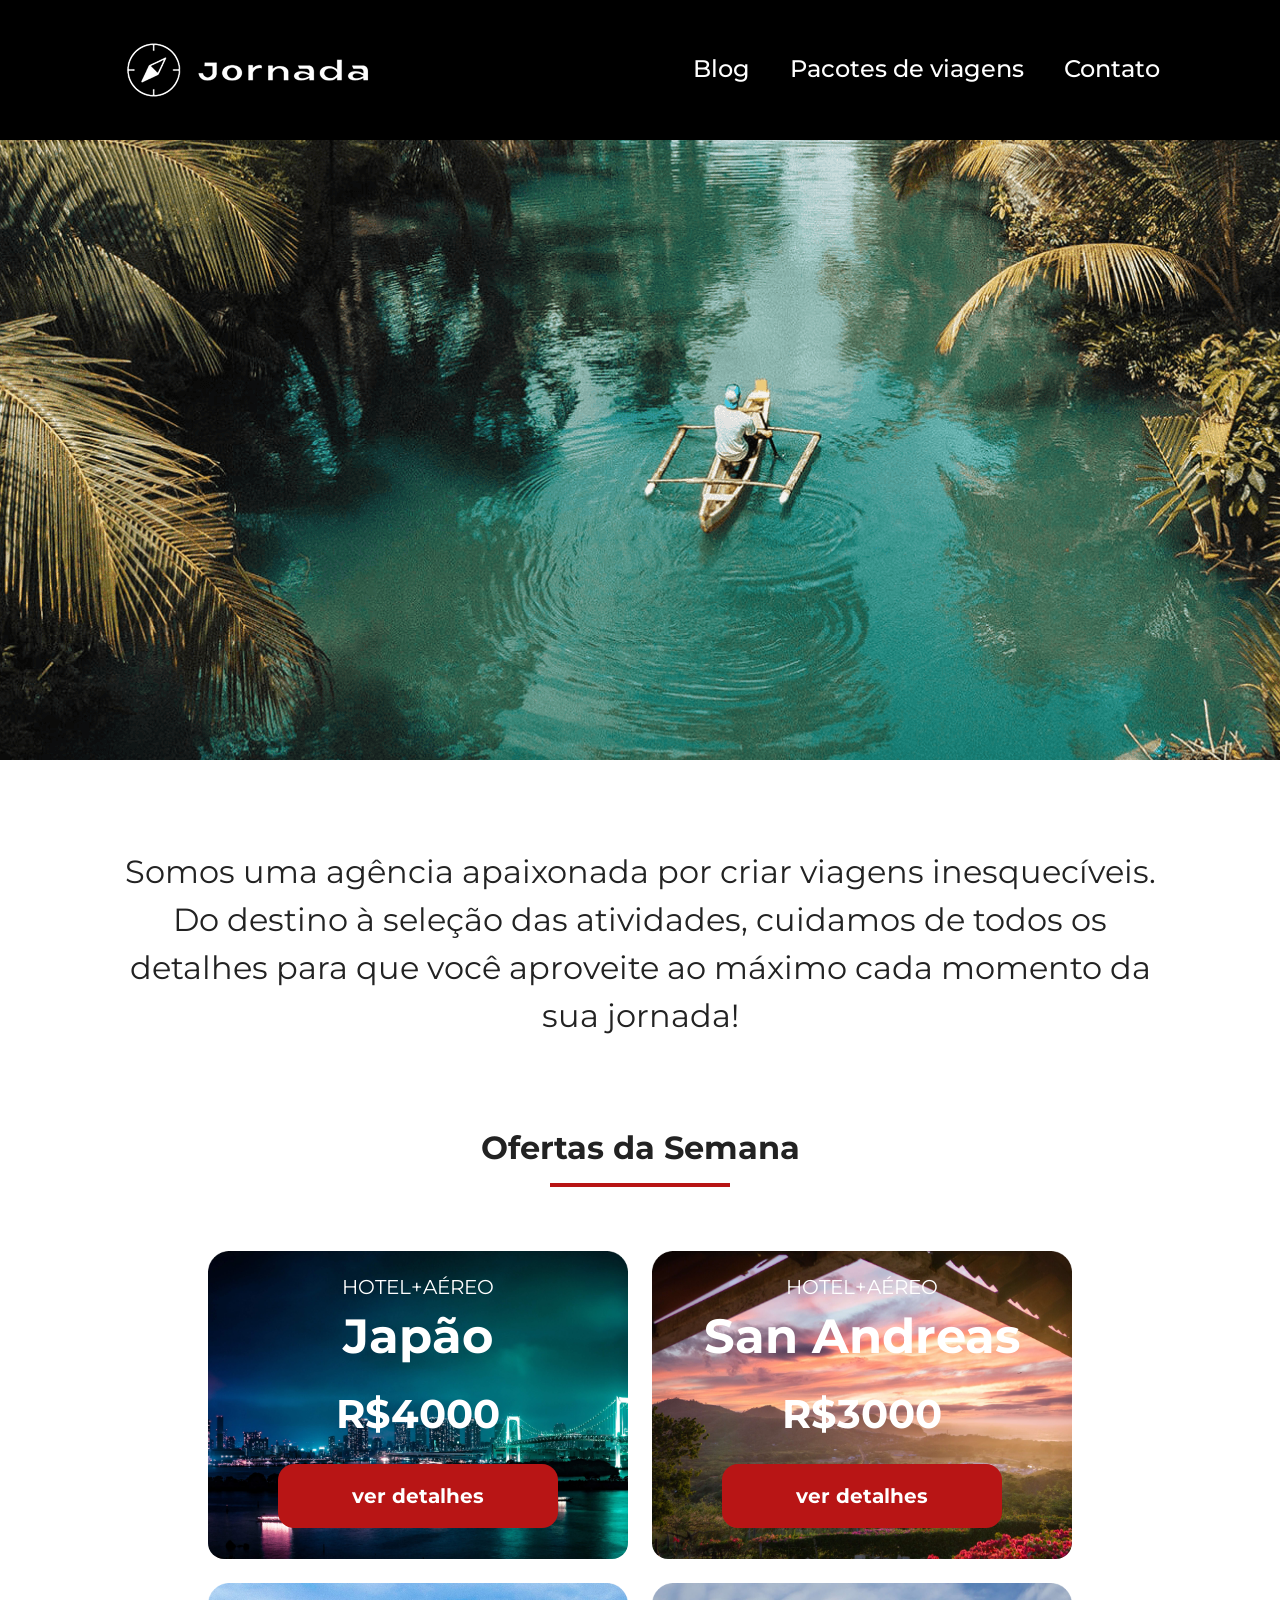
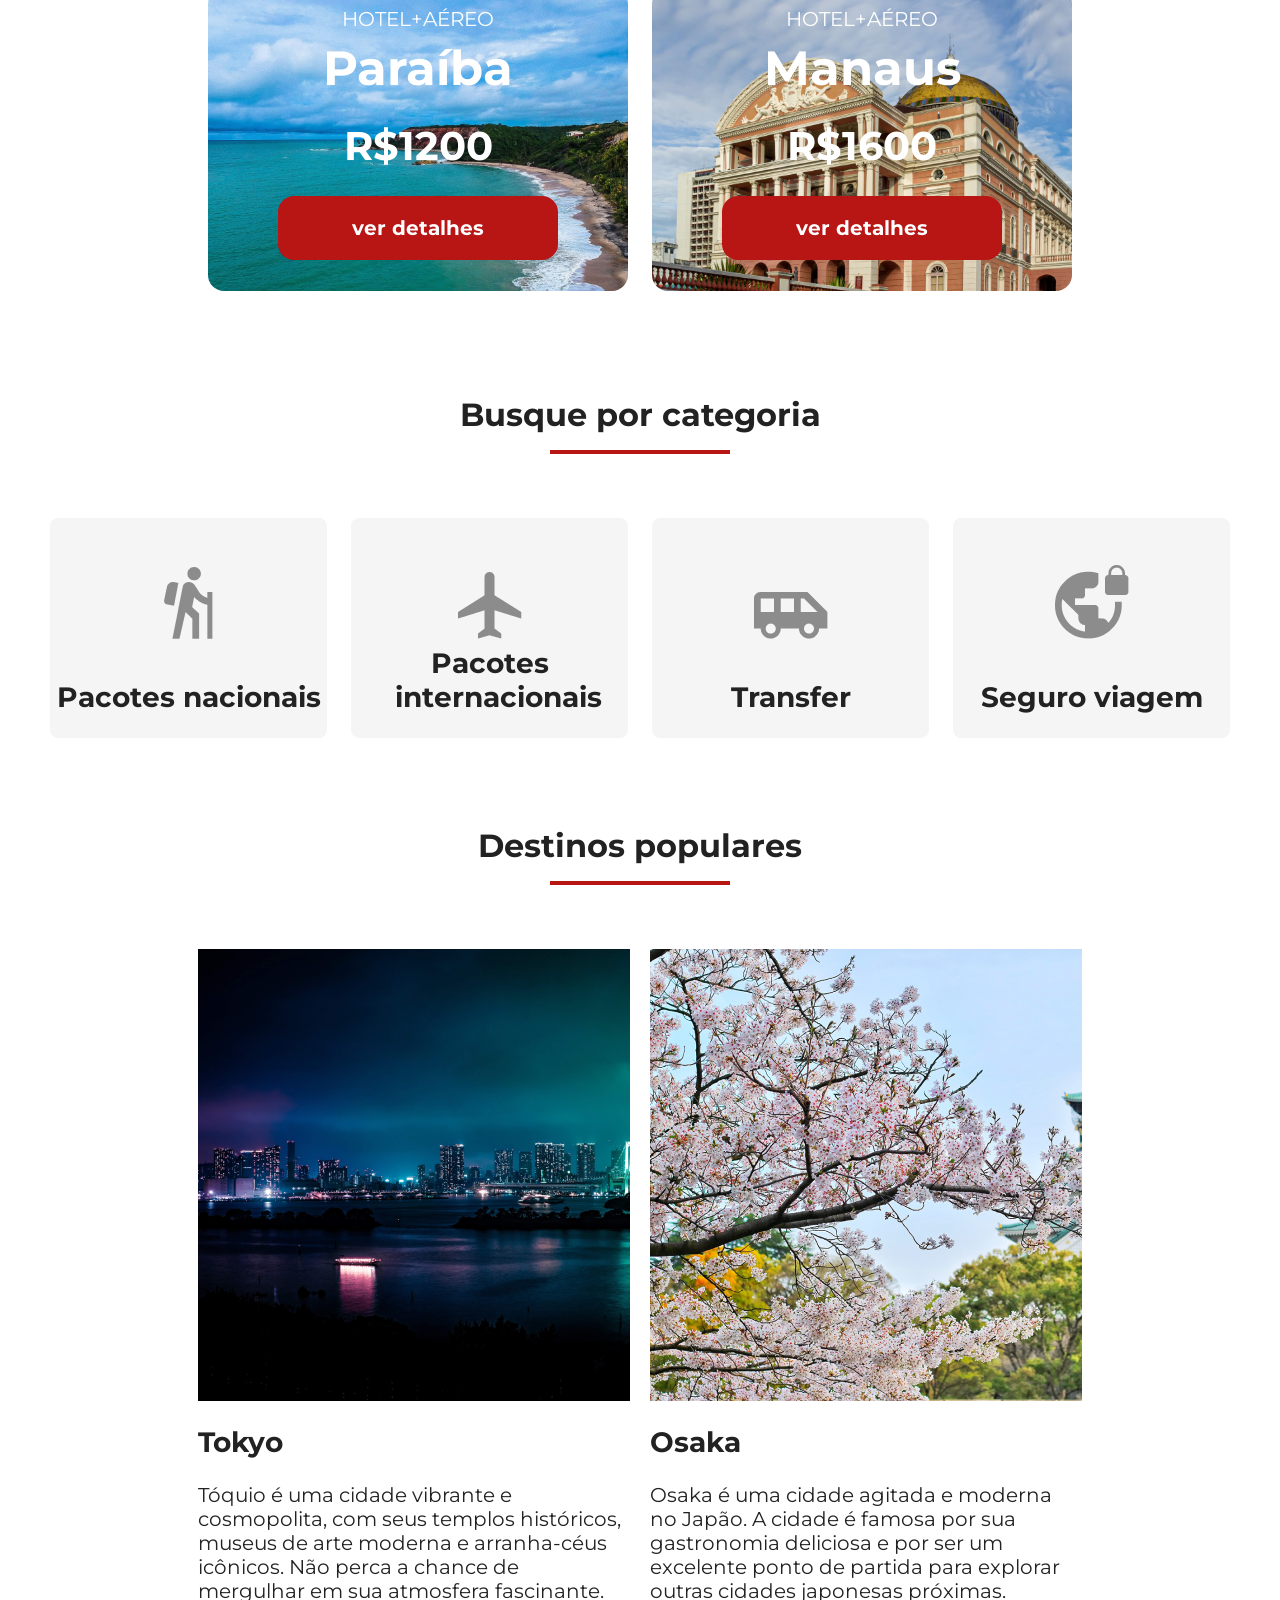
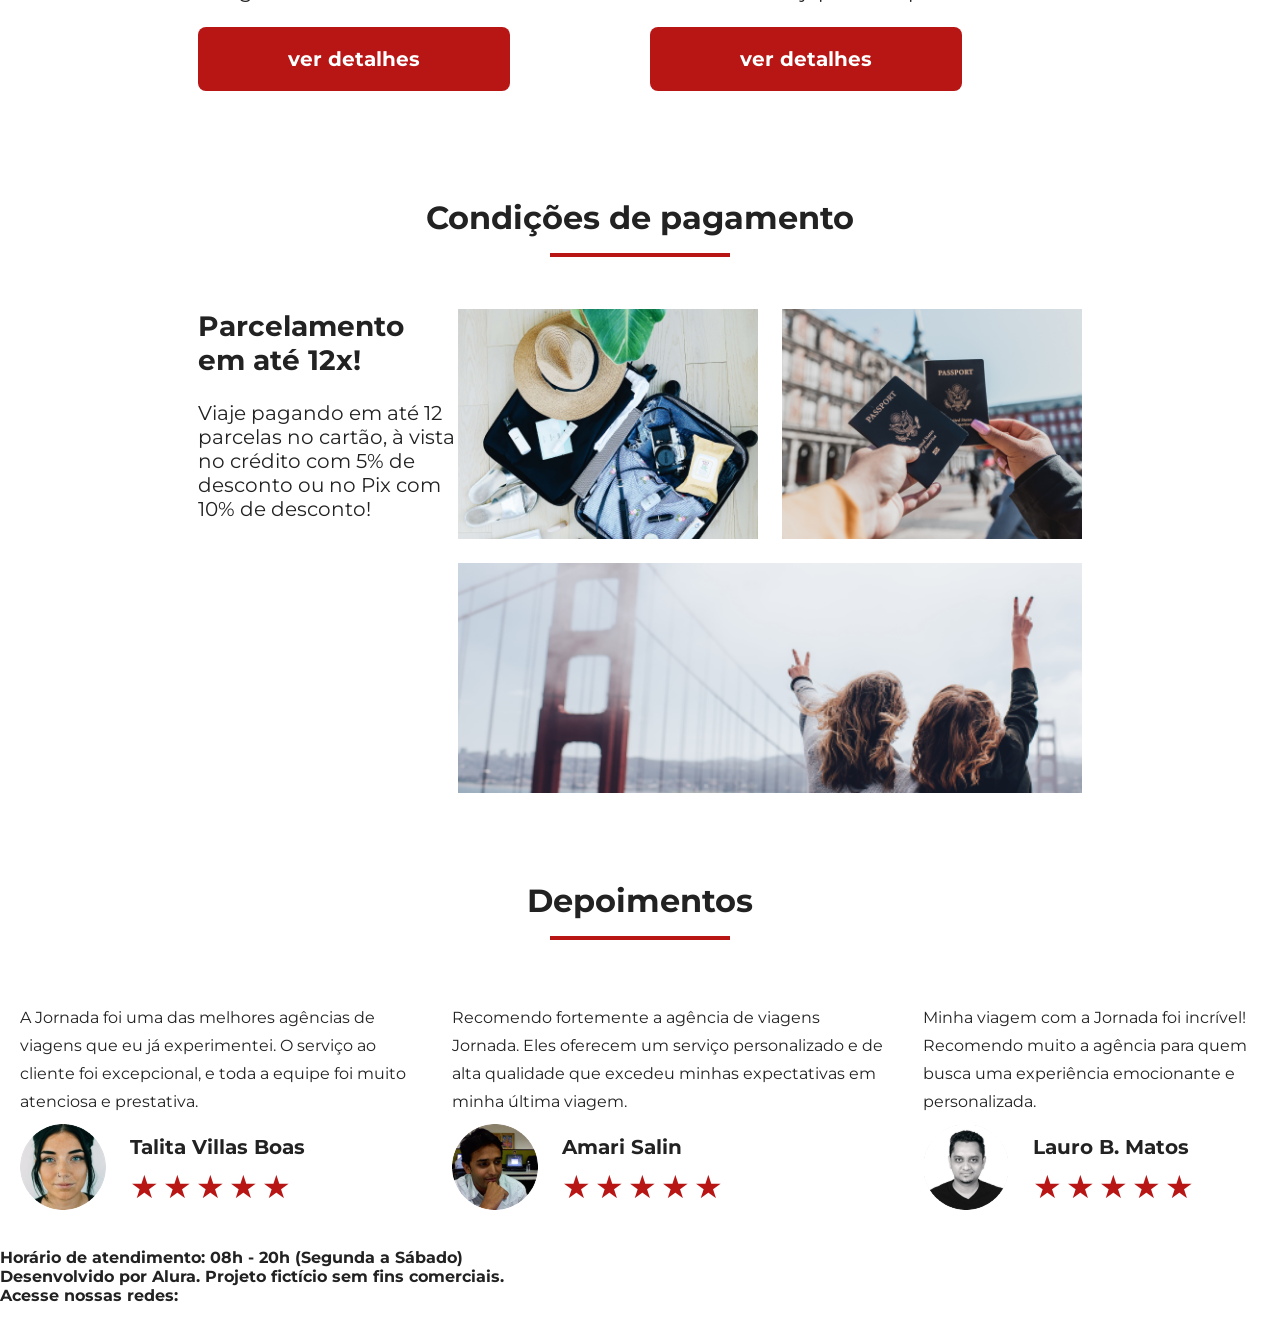
==== index.html @ 39ef472b "corrigi linha no html e adiciona arquivo de footer css" ====
<!doctype html>
<html lang="pt-br">
  <head>
    <meta charset="UTF-8" />
    <meta name="viewport" content="width=device-width, initial-scale=1.0" />
    <link rel="stylesheet" href="css/style.css" />
    <title>Jornada Viagens</title>
  </head>
  <body>
    <header class="first">
      <a class="logo" href="index.html" title="voltar para a pagina inicial">
        <img
          class="img-mobile"
          src="img/bussola-jornada-branca.png"
          alt="bussola do logo jornada Viagens na cor branca"
        />
        <img
          class="img-desktop"
          src="img/logo-desktop.png"
          alt="bussola do logo jornada Viagens na cor branca"
        />
      </a>
      <div class="navigation-menu">
        <label for="menu">
          <img src="img/menu.png" alt="menu" />
        </label>
        <input type="checkbox" id="menu" hidden />
        <nav>
          <ul class="list_links">
            <li>
              <!-- CORRIGIDO: de .hmtl para .html -->
              <a href="blog.html" target="_blank" title="acessar blog">Blog</a>
            </li>
            <li>
              <a
                href="pacotes.html"
                target="_blank"
                title="acessar de pacotes de viagens"
                >Pacotes de viagens</a
              >
            </li>
            <li>
              <a href="contato.html" target="_blank" title="acessar contatos"
                >Contato</a
              >
            </li>
          </ul>
        </nav>
      </div>
    </header>

    <section class="hero">
      <div class="hero-img"></div>
      <h2>
        Somos uma agência apaixonada por criar viagens inesquecíveis. Do destino
        à seleção das atividades, cuidamos de todos os detalhes para que você
        aproveite ao máximo cada momento da sua jornada!
      </h2>
    </section>

    <section class="offers">
      <div class="section_title">
        <h2>Ofertas da Semana</h2>
        <hr />
      </div>
      <div class="offers_cards">
        <article class="card japao">
          <header>
            <p>HOTEL+AÉREO</p>
            <h3>
              Japão <br />
              <span>R$4000</span>
            </h3>
          </header>
          <footer>
            <a href="#" class="button">ver detalhes</a>
          </footer>
        </article>
        <article class="card san-andreas">
          <header>
            <p>HOTEL+AÉREO</p>
            <h3>
              San Andreas<br />
              <span>R$3000</span>
            </h3>
          </header>
          <footer>
            <a href="#" class="button">ver detalhes</a>
          </footer>
        </article>
        <article class="card paraiba">
          <header>
            <p>HOTEL+AÉREO</p>
            <h3>
              Paraíba <br />
              <span>R$1200</span>
            </h3>
          </header>
          <footer>
            <a href="#" class="button">ver detalhes</a>
          </footer>
        </article>
        <article class="card manaus">
          <header>
            <p>HOTEL+AÉREO</p>
            <h3>
              Manaus<br />
              <span>R$1600</span>
            </h3>
          </header>
          <footer>
            <a href="#" class="button">ver detalhes</a>
          </footer>
        </article>
      </div>
      <!-- CORRIGIDO: Fechamento da div .offers_cards adicionado aqui -->
    </section>

    <section class="category">
      <div class="section_title">
        <h2>Busque por categoria</h2>
        <hr />
      </div>
      <div class="category_cards_groupy">
        <div class="category_cards">
          <a href="#" class="category_bottons climber">
            <img
              src="img/ícone_alpinista-pacotes nacionais.png"
              alt="icone de uma pessoa com uma mochila e um suporte funcionando quase de uma bengala"
            />
            <h2>Pacotes nacionais</h2>
          </a>
        </div>
        <div class="category_cards">
          <a href="#" class="category_bottons airplane">
            <img
              src="img/ícone_avião-pacotes interacionais.png"
              alt="icone de um avião cinza visto de cima"
            />
            <h2>Pacotes internacionais</h2>
          </a>
        </div>
        <div class="category_cards">
          <a href="#" class="category_bottons car">
            <img
              src="img/ícone_carro-transfer.png"
              alt="icone de um carro cinza"
            />
            <h2>Transfer</h2>
          </a>
        </div>
        <div class="category_cards">
          <a href="#" class="category_bottons planet">
            <img
              src="img/ícone-planeta-seguro viagem.png"
              alt="icone de um planeta cinza com um cadeado no canto superior direito"
            />
            <h2>Seguro viagem</h2>
          </a>
        </div>
      </div>
    </section>

    <section class="destinations">
      <div class="section_title">
        <h2>Destinos populares</h2>
        <hr />
      </div>
      <div class="destination-items">
        <article class="item">
          <header>
            <div class="img_item tokyo"></div>
            <h4>Tokyo</h4>
            <p>
              Tóquio é uma cidade vibrante e cosmopolita, com seus templos
              históricos, museus de arte moderna e arranha-céus icônicos. Não
              perca a chance de mergulhar em sua atmosfera fascinante.
            </p>
          </header>
          <footer>
            <a href="#" class="button">ver detalhes</a>
          </footer>
        </article>
        <article class="item">
          <header>
            <div class="img_item osaka"></div>
            <h4>Osaka</h4>
            <p>
              Osaka é uma cidade agitada e moderna no Japão. A cidade é famosa
              por sua gastronomia deliciosa e por ser um excelente ponto de
              partida para explorar outras cidades japonesas próximas.
            </p>
          </header>
          <footer>
            <a href="#" class="button">ver detalhes</a>
          </footer>
        </article>
      </div>
    </section>

    <section class="payments">
      <div class="section_title">
        <h2>Condições de pagamento</h2>
        <hr />
      </div>
      <div class="payments_contain">
        <div class="payments-forms">
          <h4>Parcelamento em até 12x!</h4>
          <p>
            Viaje pagando em até 12 parcelas no cartão, à vista no crédito com
            5% de desconto ou no Pix com 10% de desconto!
          </p>
        </div>
        <div class="img-payments">
          <div class="img_menor img1"></div>
          <div class="img_menor img2"></div>
          <div class="img_maior"></div>
        </div>
      </div>
    </section>

    <section class="testimonials">

      <div class="section_title">
        <h2>Depoimentos</h2>
        <hr />
      </div>

      <div class="testimonial_container">
        <article>
          <header>
            <p>
              A Jornada foi uma das melhores agências de viagens que eu já
              experimentei. O serviço ao cliente foi excepcional, e toda a
              equipe foi muito atenciosa e prestativa.
            </p>
          </header>
          <footer>
            <img
              src="img/talita.depoimentos.png"
              alt="imagem de perfil da cliente Talita Villas Boas"
            />
            <div class="profile_content">
              <h4>Talita Villas Boas</h4>
              <div class="ratting">
                <span class="star">★</span>
                <span class="star">★</span>
                <span class="star">★</span>
                <span class="star">★</span>
                <span class="star">★</span>
              </div>
            </div>
          </footer>
        </article>

        <article>
          <header>
            <p>
              Recomendo fortemente a agência de viagens Jornada. Eles oferecem
              um serviço personalizado e de alta qualidade que excedeu minhas
              expectativas em minha última viagem.
            </p>
          </header>
          <footer>
            <img
              src="img/amari.depoimentos.png"
              alt="imagem de perfil do cliente Amari Salin"
            />
            <div class="profile_content">
              <h4>Amari Salin</h4>
              <div class="ratting">
                <span class="star">★</span>
                <span class="star">★</span>
                <span class="star">★</span>
                <span class="star">★</span>
                <span class="star">★</span>
              </div>
            </div>
          </footer>
        </article>

        <article>
          <header>
            <p>
              Minha viagem com a Jornada foi incrível! Recomendo muito a agência para quem busca uma experiência emocionante e personalizada.
            </p>
          </header>
          <footer>
            <img
              src="img/lauro.depoimentos.png"
              alt="imagem de perfil do cliente Lauro B. Matos"
            />
            <div class="profile_content">
              <h4>Lauro B. Matos</h4>
              <div class="ratting">
                <span class="star">★</span>
                <span class="star">★</span>
                <span class="star">★</span>
                <span class="star">★</span>
                <span class="star">★</span>
              </div>
            </div>
          </footer>
        </article>
      </div>
    </section>

     <footer class="footer_body">
      <img src="" alt="" class="footer_img">
      <div class="footer_informations">
        <img src="" alt="" />
        <h4>Horário de atendimento: 08h - 20h (Segunda a Sábado)</h4>
        <h4>Desenvolvido por Alura. Projeto fictício sem fins comerciais.</h4>
        <h4>Acesse nossas redes:</h4>
        <div class="img_redes">
          <img src="" alt="" />
          <img src="" alt="" />
          <img src="" alt="" />
        </div>
      </div>
    </footer>
    
  </body>
</html>
---- css/style.css ----
@import url(global.css);
@import url(header.css);
@import url(hero.css);
@import url(offers.css);
@import url(category.css);
@import url(popular_destinations.css);
@import url(payments.css);
@import url(testmonials.css)
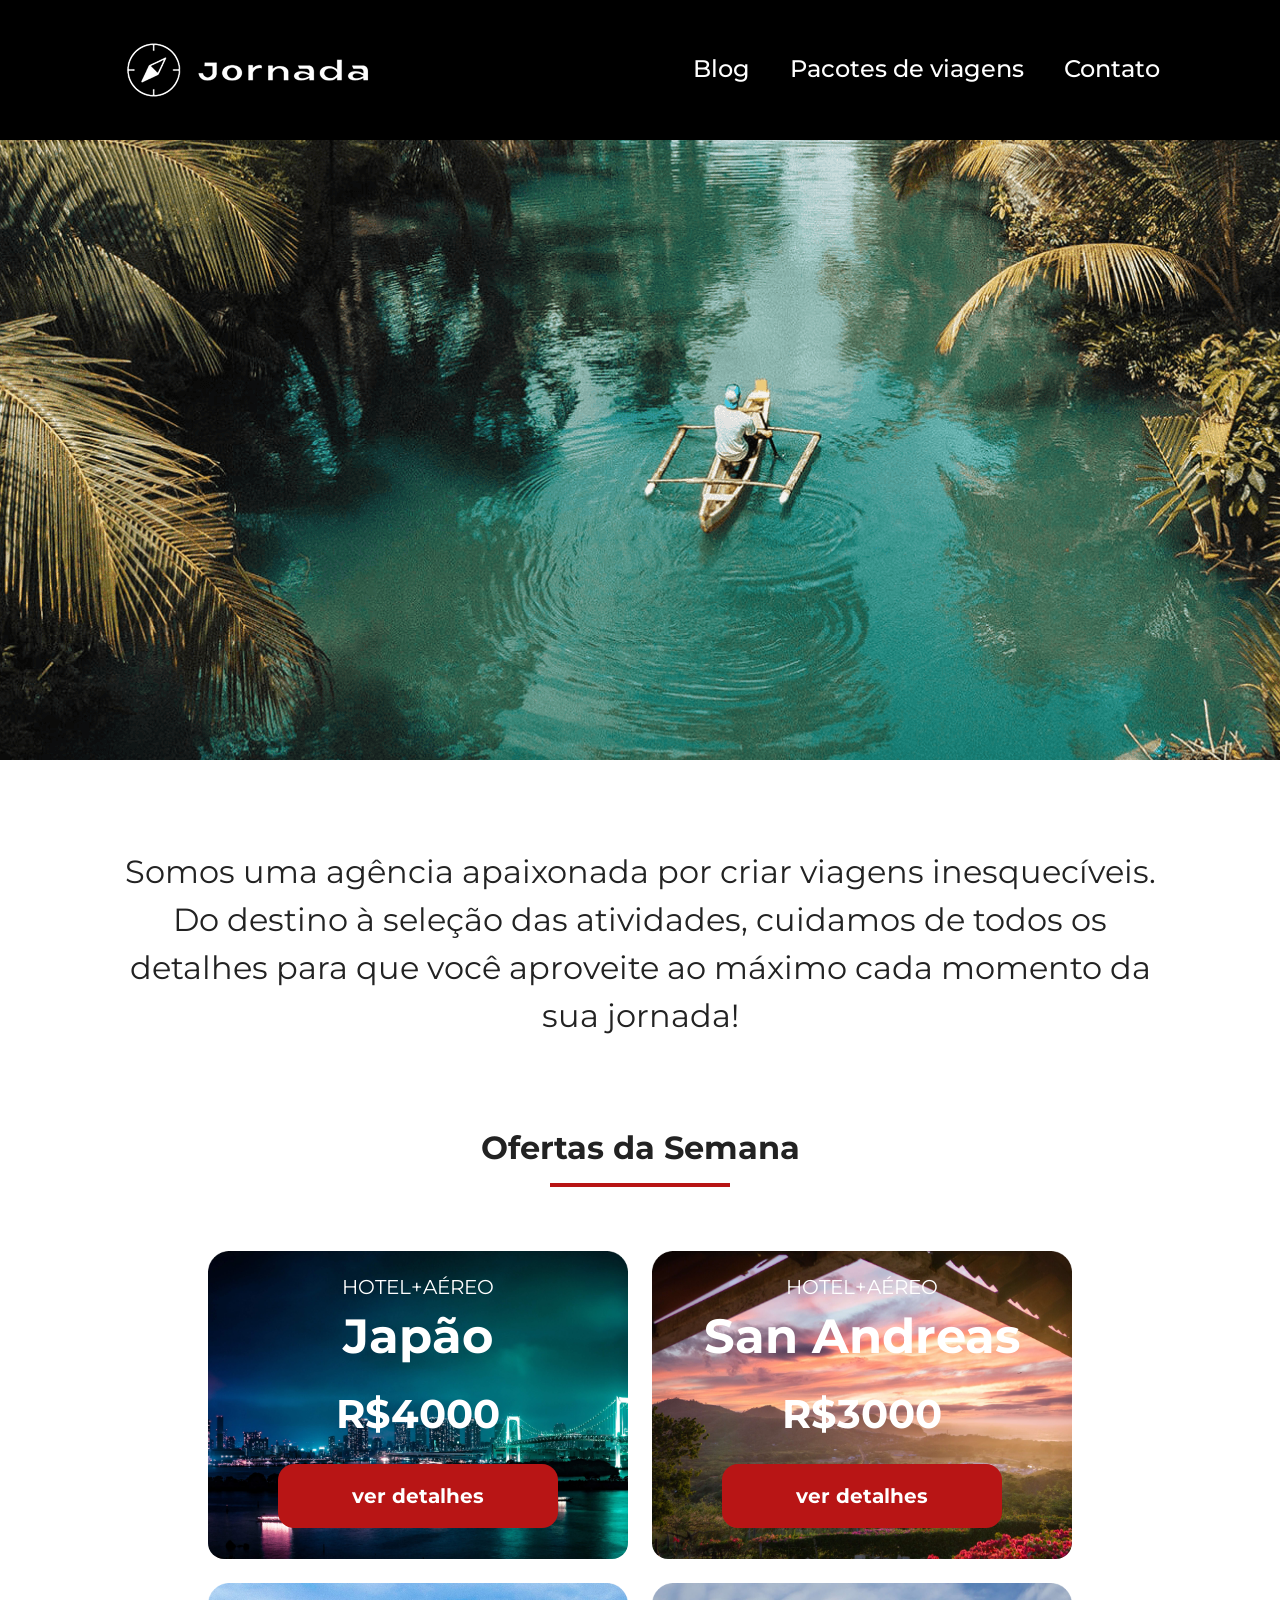
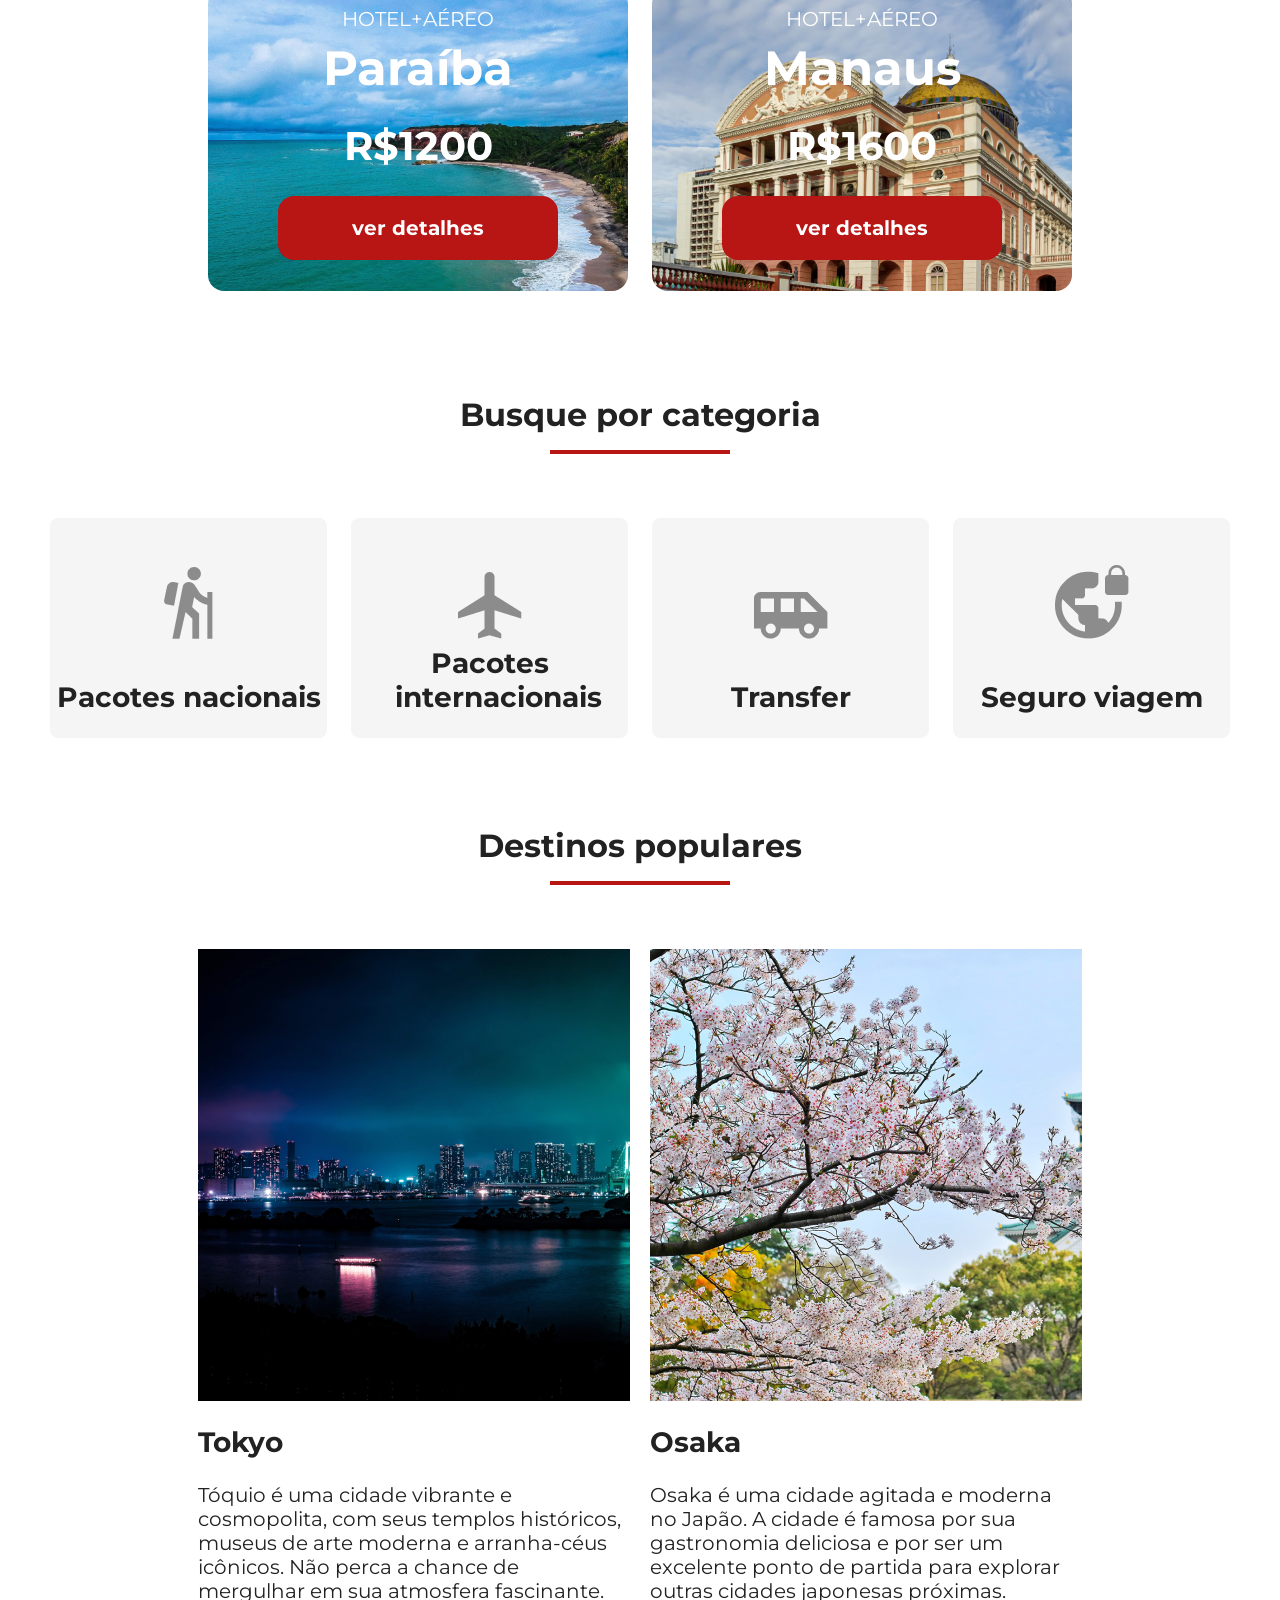
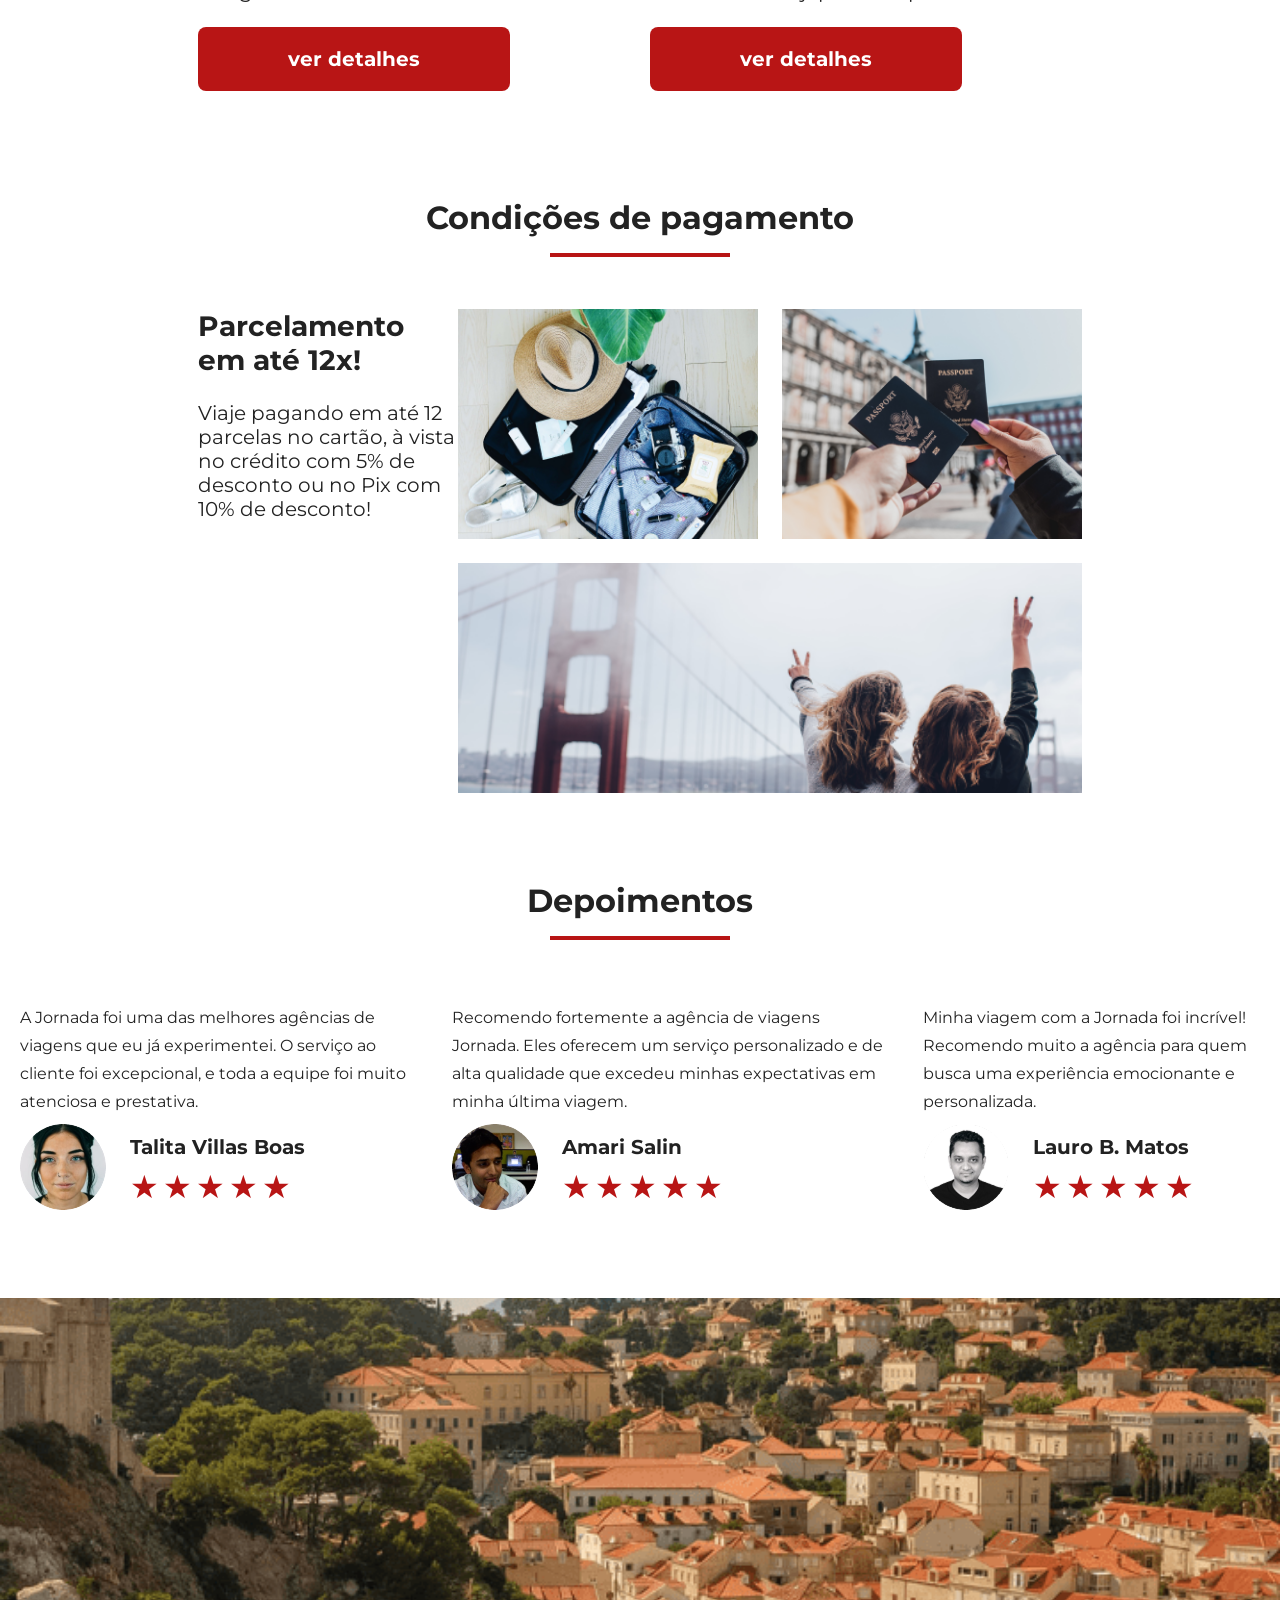
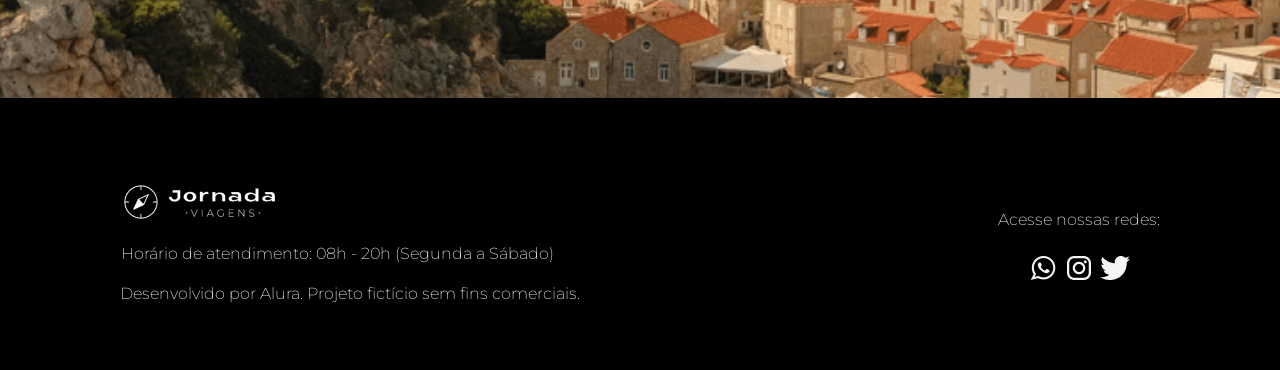
==== commit 69e28d55: "finaliza site" ====
--- a/index.html
+++ b/index.html
@@ -306,16 +306,22 @@
     </section>
 
      <footer class="footer_body">
-      <img src="" alt="" class="footer_img">
-      <div class="footer_informations">
-        <img src="" alt="" />
-        <h4>Horário de atendimento: 08h - 20h (Segunda a Sábado)</h4>
-        <h4>Desenvolvido por Alura. Projeto fictício sem fins comerciais.</h4>
-        <h4>Acesse nossas redes:</h4>
+     <div class="footer_img"></div>
+      <div class="footer_container">
+        <div class="footer_information">
+          <div class="footer_additionals">
+        <img class="logo-jornada-viagens" src="img/Logo-branco.png" alt="logo da empresa jornada viagens" />
+        <h2 class="h2_p">Horário de atendimento: 08h - 20h (Segunda a Sábado)</h2>
+        <h2>Desenvolvido por Alura. Projeto fictício sem fins comerciais.</h2>
+        </div>
         <div class="img_redes">
-          <img src="" alt="" />
-          <img src="" alt="" />
-          <img src="" alt="" />
+          <h2>Acesse nossas redes:</h2>
+          <div class="redes">
+          <img class="whatsapp" src="img/whatsapp.png" alt="logo da empresa whatsapp" />
+          <img class="instragam" src="img/instragam.png" alt="logo da empresa instragam" />
+          <img class="twiter" src="img/twiter.png" alt="logo da empresa twitter" />
+          </div>
+          </div>
         </div>
       </div>
     </footer>
--- a/css/style.css
+++ b/css/style.css
@@ -5,4 +5,5 @@
 @import url(category.css);
 @import url(popular_destinations.css);
 @import url(payments.css);
-@import url(testmonials.css)+@import url(testmonials.css);
+@import url(footer.css);
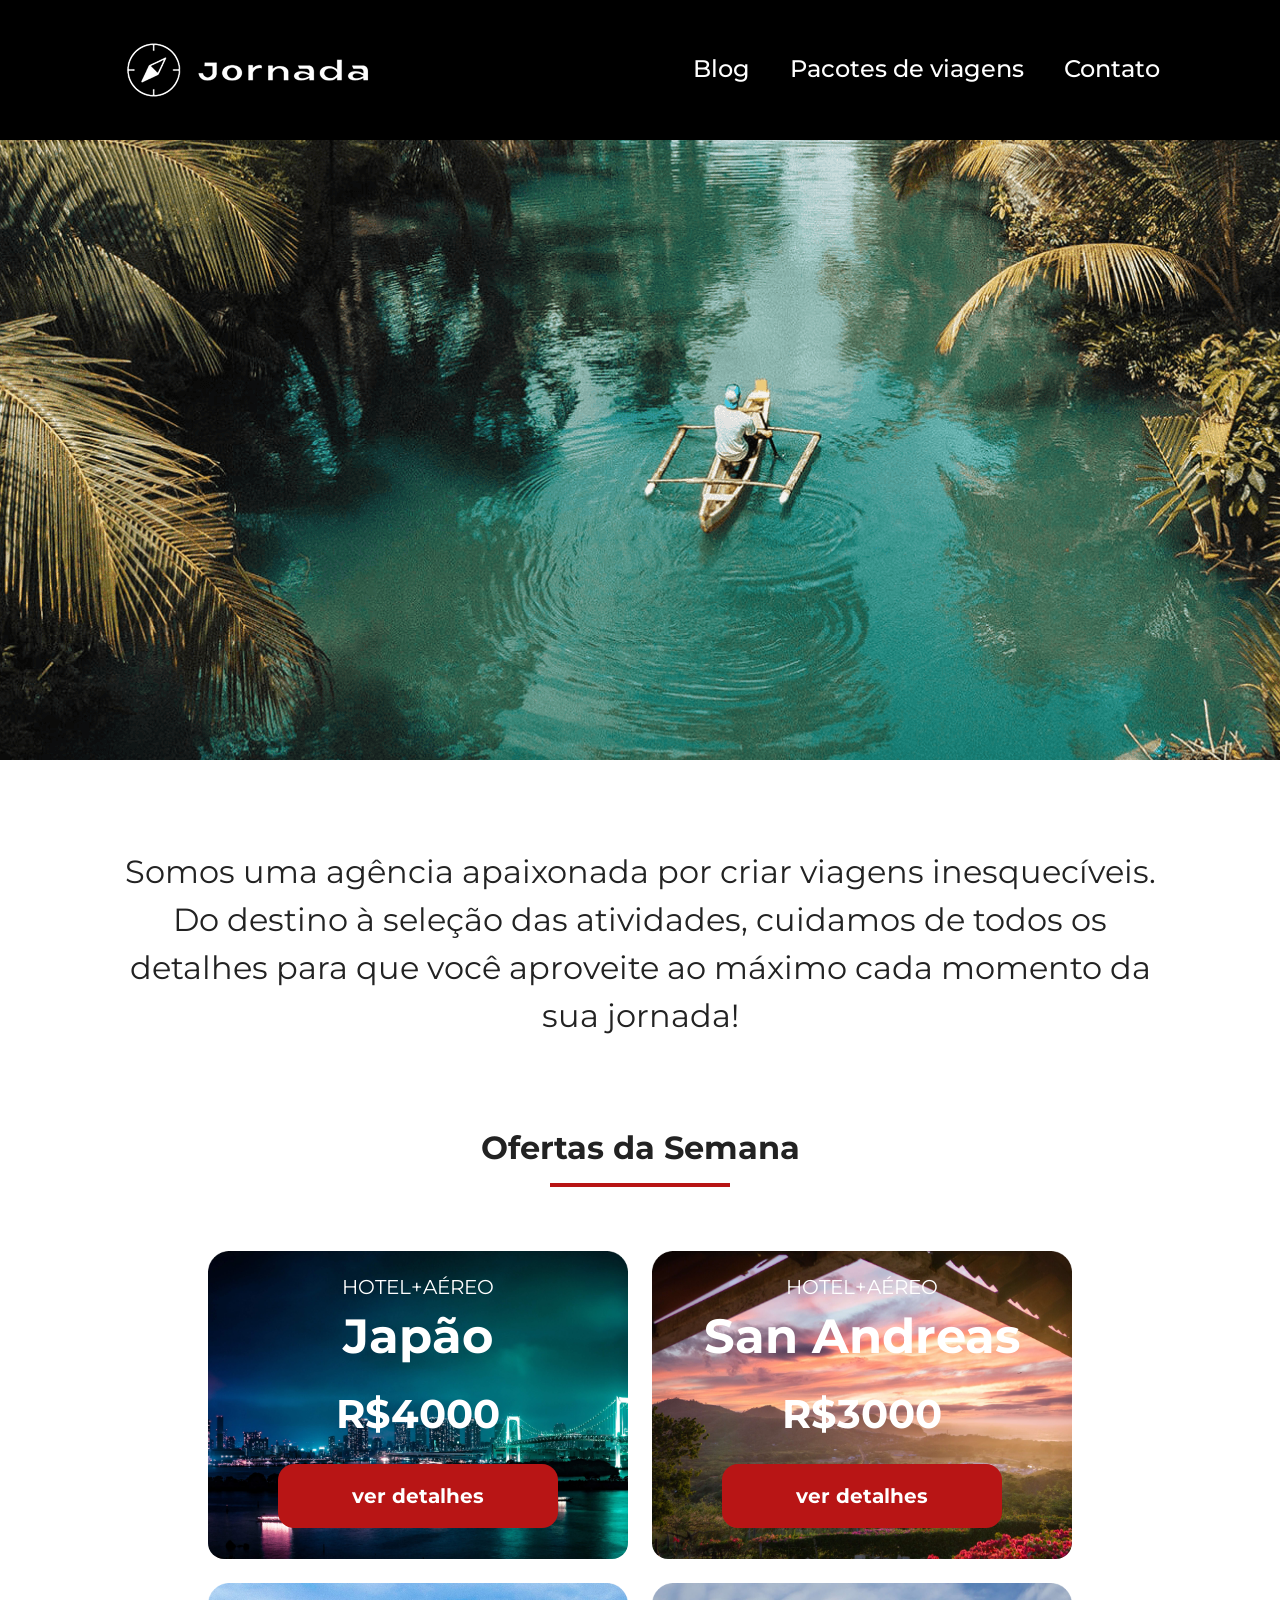
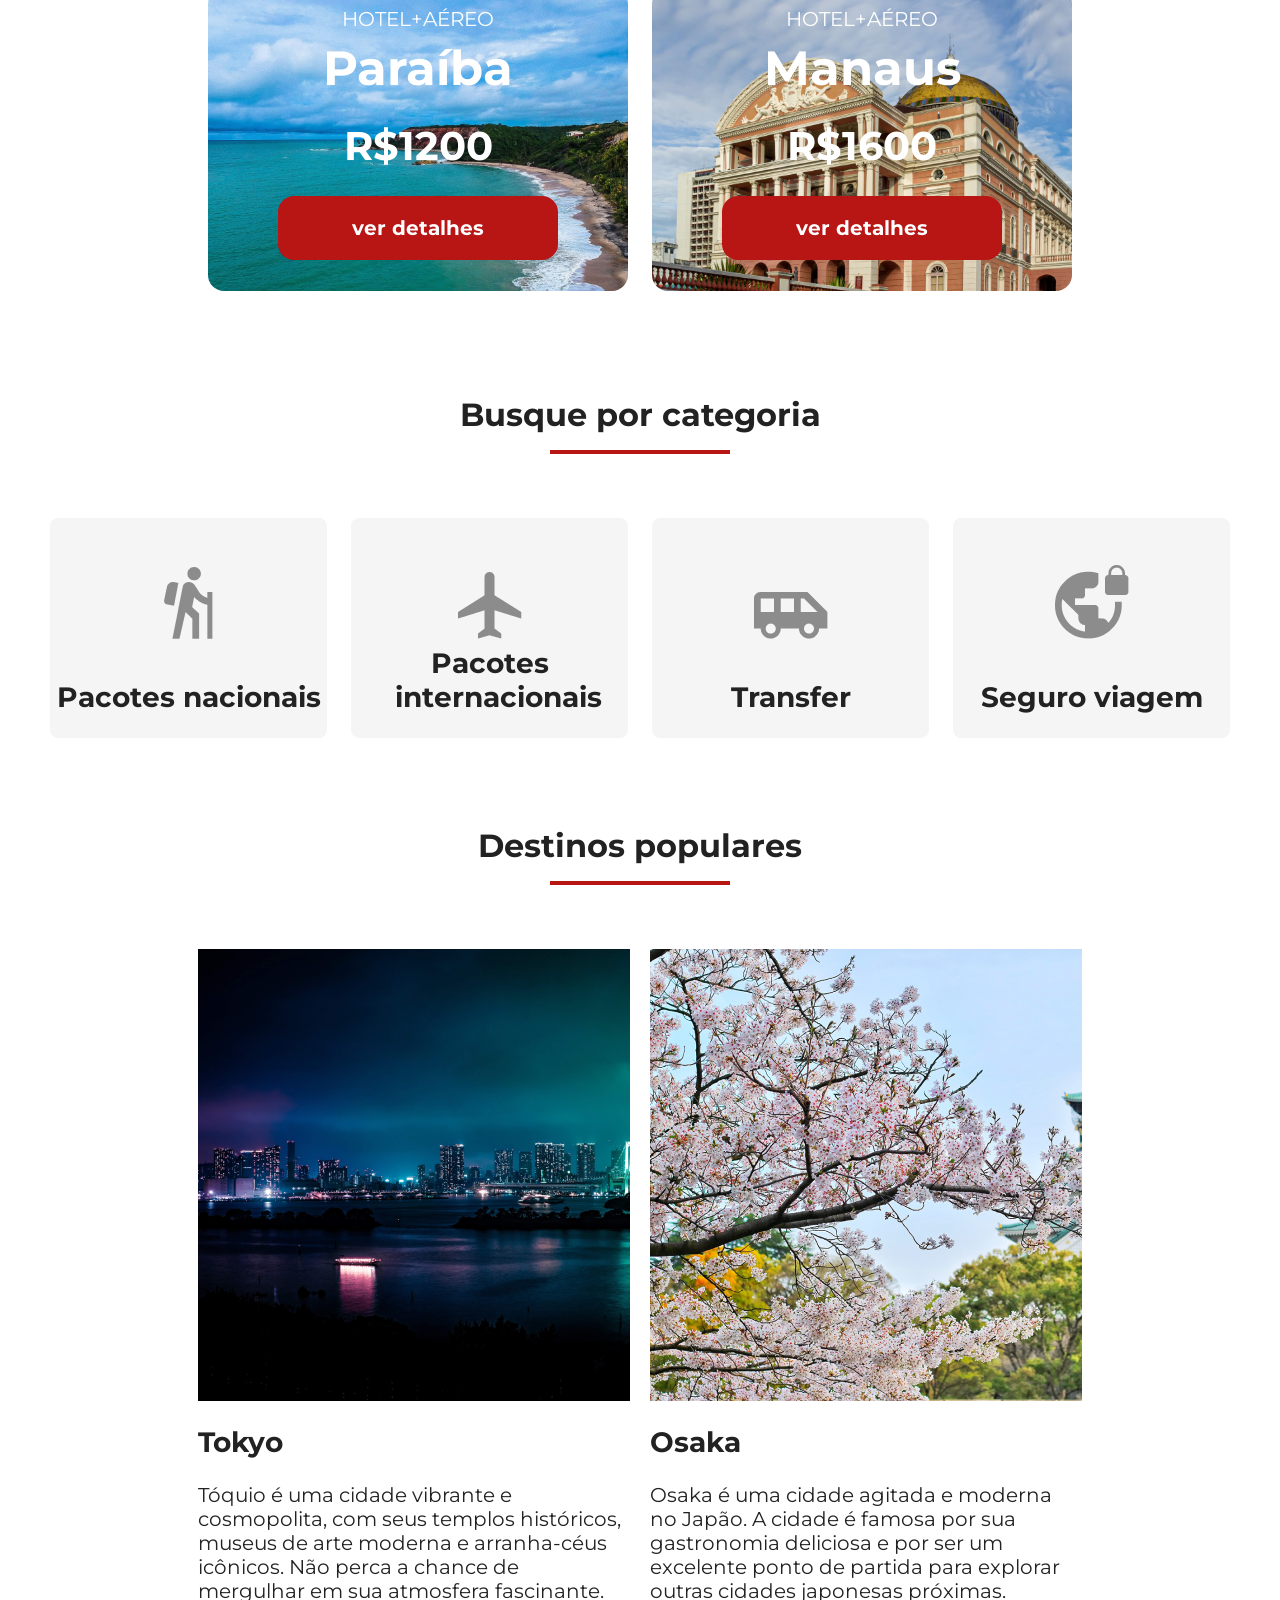
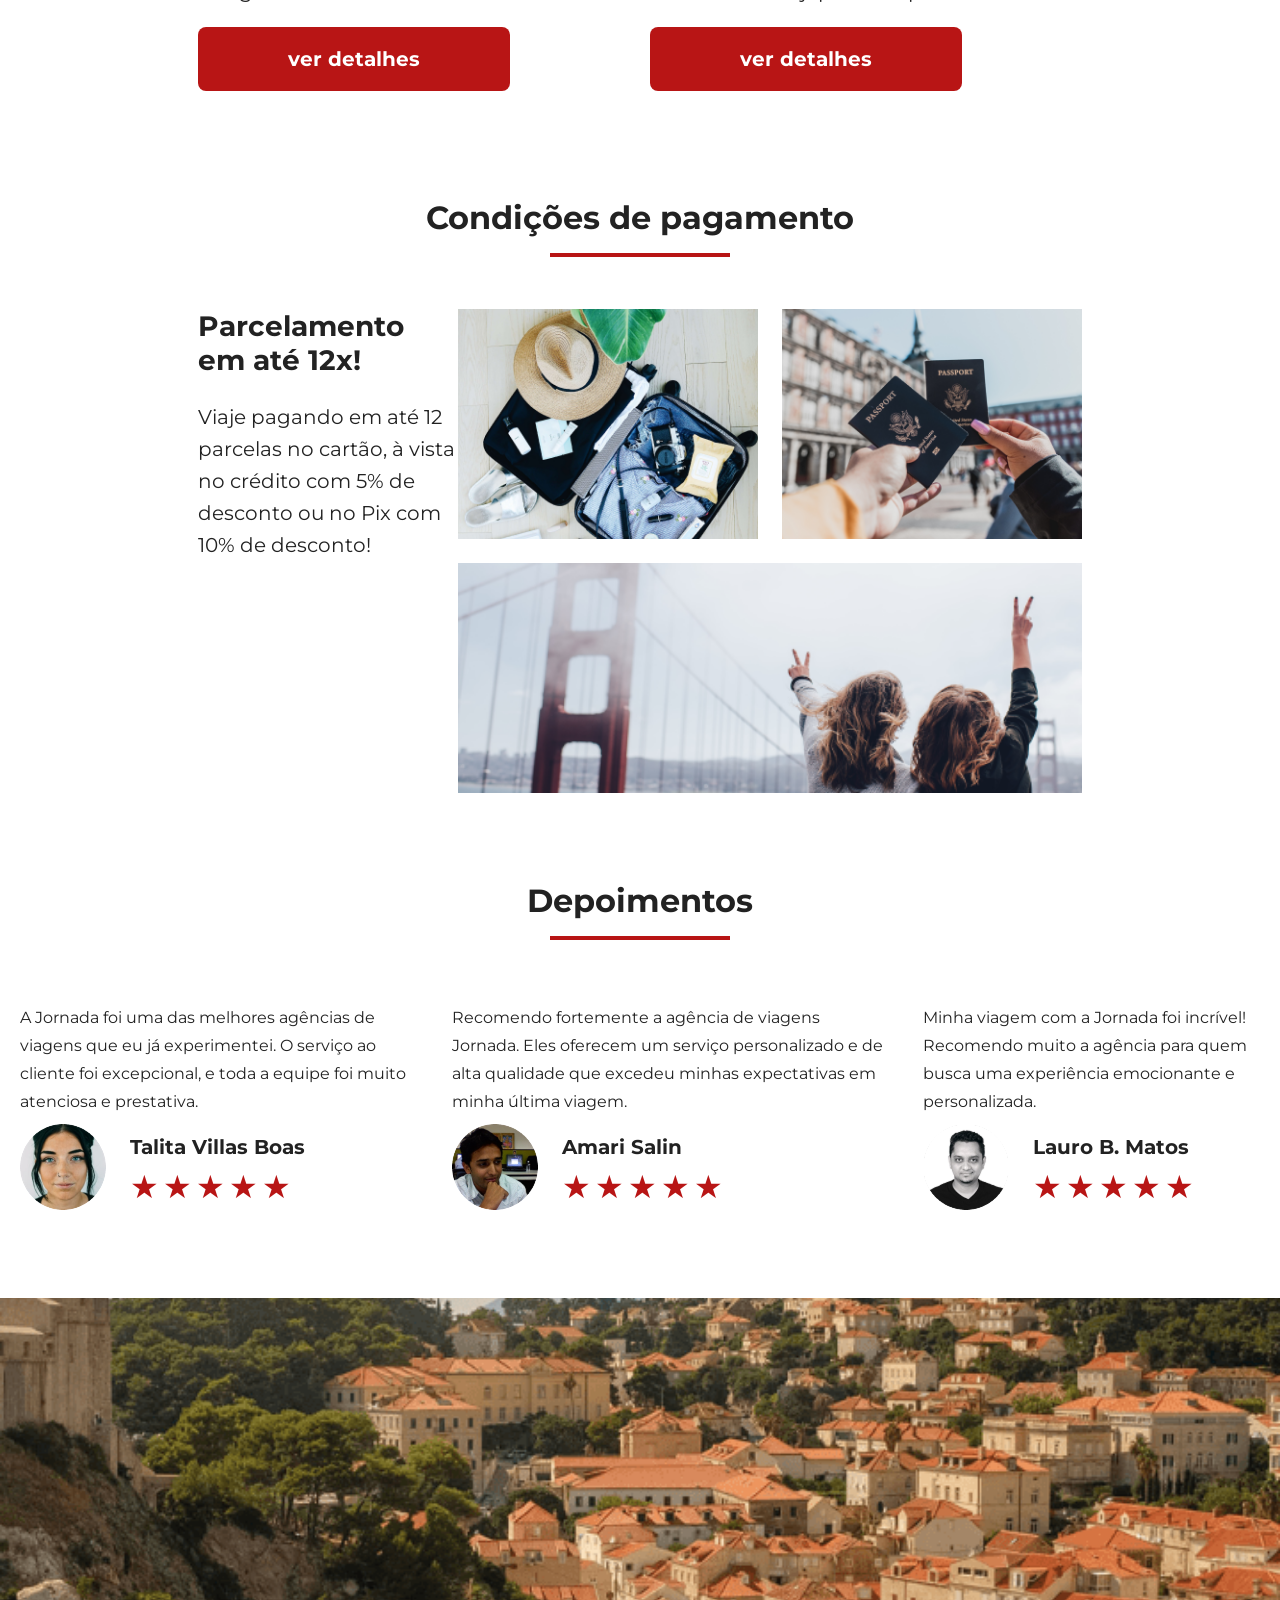
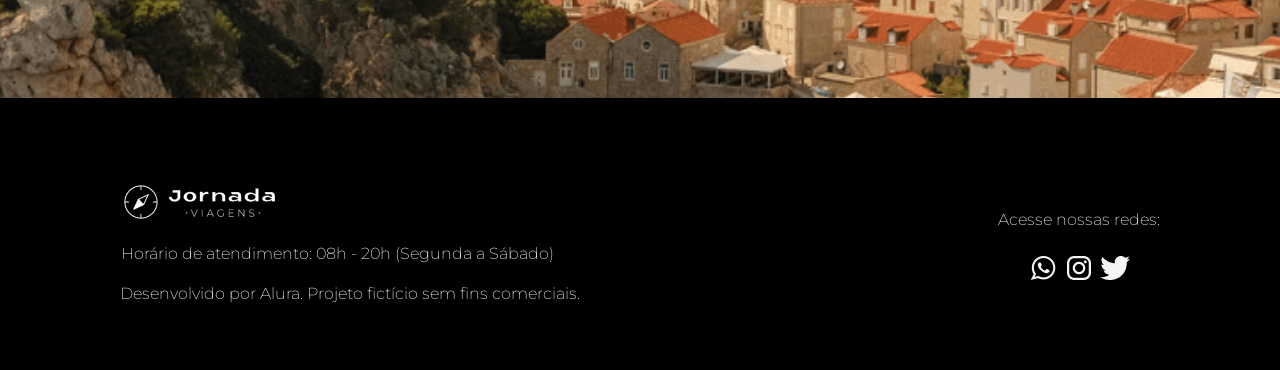
==== commit 25235901: "adiciona link ao pacote viagens" ====
--- a/index.html
+++ b/index.html
@@ -3,6 +3,23 @@
   <head>
     <meta charset="UTF-8" />
     <meta name="viewport" content="width=device-width, initial-scale=1.0" />
+    <meta
+      name="description"
+      content="Jornada Viagens,agência apaixonada por criar viagens inesquecíveis."
+    />
+    <meta name="og:title" content="jornada-viagens" />
+    <meta
+      name="og:description"
+      content="Jornada Viagens,agência apaixonada por criar viagens inesquecíveis"
+    />
+    <meta
+      name="og:image"
+      content="https://joaougalde.github.io/jornada-viagens/img/Logo-branco.png"
+    />
+    <meta name="og:type" content="website" />
+    <meta name="og:url" content="https://joaougalde.github.io/" />
+
+    <link rel="icon" href="favico_branca.svg" />
     <link rel="stylesheet" href="css/style.css" />
     <title>Jornada Viagens</title>
   </head>
@@ -28,12 +45,11 @@
         <nav>
           <ul class="list_links">
             <li>
-              <!-- CORRIGIDO: de .hmtl para .html -->
               <a href="blog.html" target="_blank" title="acessar blog">Blog</a>
             </li>
             <li>
               <a
-                href="pacotes.html"
+                href="destino-japao.html"
                 target="_blank"
                 title="acessar de pacotes de viagens"
                 >Pacotes de viagens</a
@@ -113,7 +129,6 @@
           </footer>
         </article>
       </div>
-      <!-- CORRIGIDO: Fechamento da div .offers_cards adicionado aqui -->
     </section>
 
     <section class="category">
@@ -220,7 +235,6 @@
     </section>
 
     <section class="testimonials">
-
       <div class="section_title">
         <h2>Depoimentos</h2>
         <hr />
@@ -282,7 +296,8 @@
         <article>
           <header>
             <p>
-              Minha viagem com a Jornada foi incrível! Recomendo muito a agência para quem busca uma experiência emocionante e personalizada.
+              Minha viagem com a Jornada foi incrível! Recomendo muito a agência
+              para quem busca uma experiência emocionante e personalizada.
             </p>
           </header>
           <footer>
@@ -305,26 +320,45 @@
       </div>
     </section>
 
-     <footer class="footer_body">
-     <div class="footer_img"></div>
+    <footer class="footer_body">
+      <div class="footer_img"></div>
       <div class="footer_container">
         <div class="footer_information">
           <div class="footer_additionals">
-        <img class="logo-jornada-viagens" src="img/Logo-branco.png" alt="logo da empresa jornada viagens" />
-        <h2 class="h2_p">Horário de atendimento: 08h - 20h (Segunda a Sábado)</h2>
-        <h2>Desenvolvido por Alura. Projeto fictício sem fins comerciais.</h2>
-        </div>
-        <div class="img_redes">
-          <h2>Acesse nossas redes:</h2>
-          <div class="redes">
-          <img class="whatsapp" src="img/whatsapp.png" alt="logo da empresa whatsapp" />
-          <img class="instragam" src="img/instragam.png" alt="logo da empresa instragam" />
-          <img class="twiter" src="img/twiter.png" alt="logo da empresa twitter" />
+            <img
+              class="logo-jornada-viagens"
+              src="img/Logo-branco.png"
+              alt="logo da empresa jornada viagens"
+            />
+            <h2 class="h2_p">
+              Horário de atendimento: 08h - 20h (Segunda a Sábado)
+            </h2>
+            <h2>
+              Desenvolvido por Alura. Projeto fictício sem fins comerciais.
+            </h2>
           </div>
+          <div class="img_redes">
+            <h2>Acesse nossas redes:</h2>
+            <div class="redes">
+              <img
+                class="whatsapp"
+                src="img/whatsapp.png"
+                alt="logo da empresa whatsapp"
+              />
+              <img
+                class="instragam"
+                src="img/instragam.png"
+                alt="logo da empresa instragam"
+              />
+              <img
+                class="twiter"
+                src="img/twiter.png"
+                alt="logo da empresa twitter"
+              />
+            </div>
           </div>
         </div>
       </div>
     </footer>
-    
   </body>
 </html>
